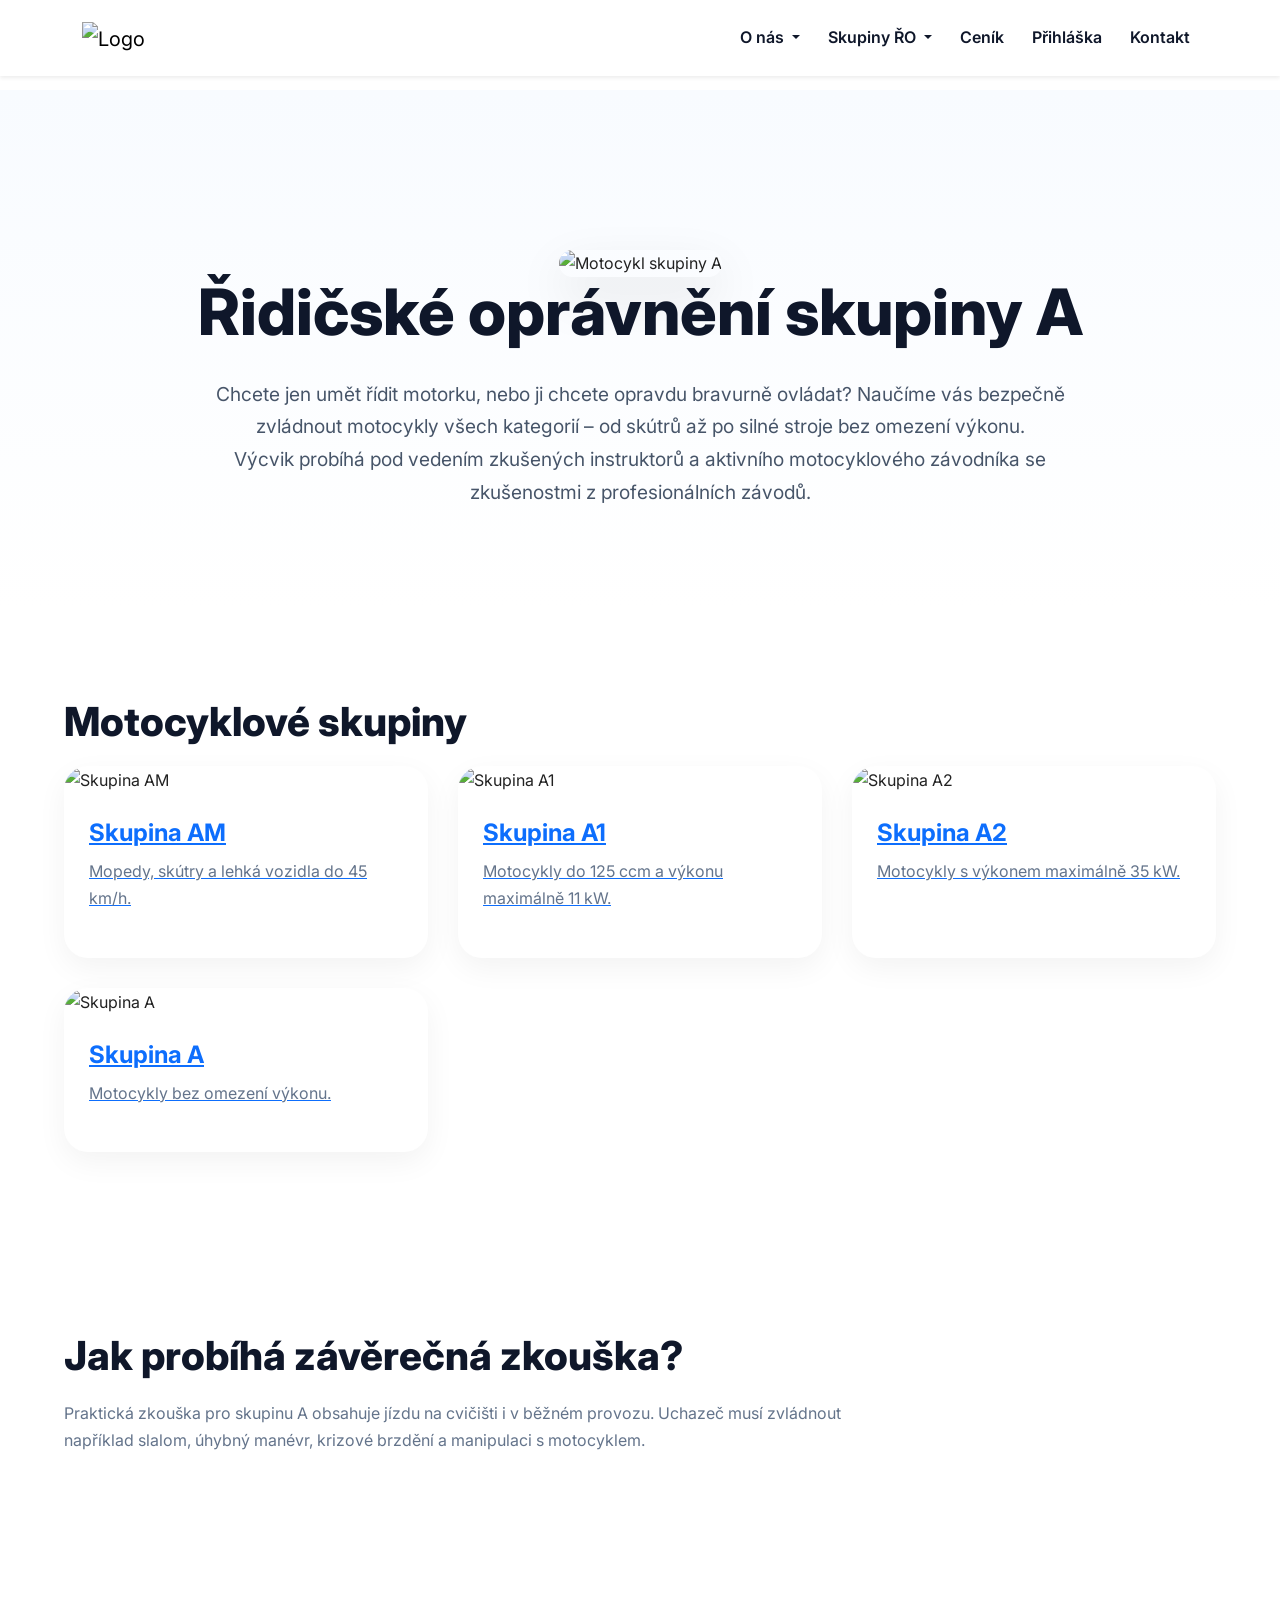
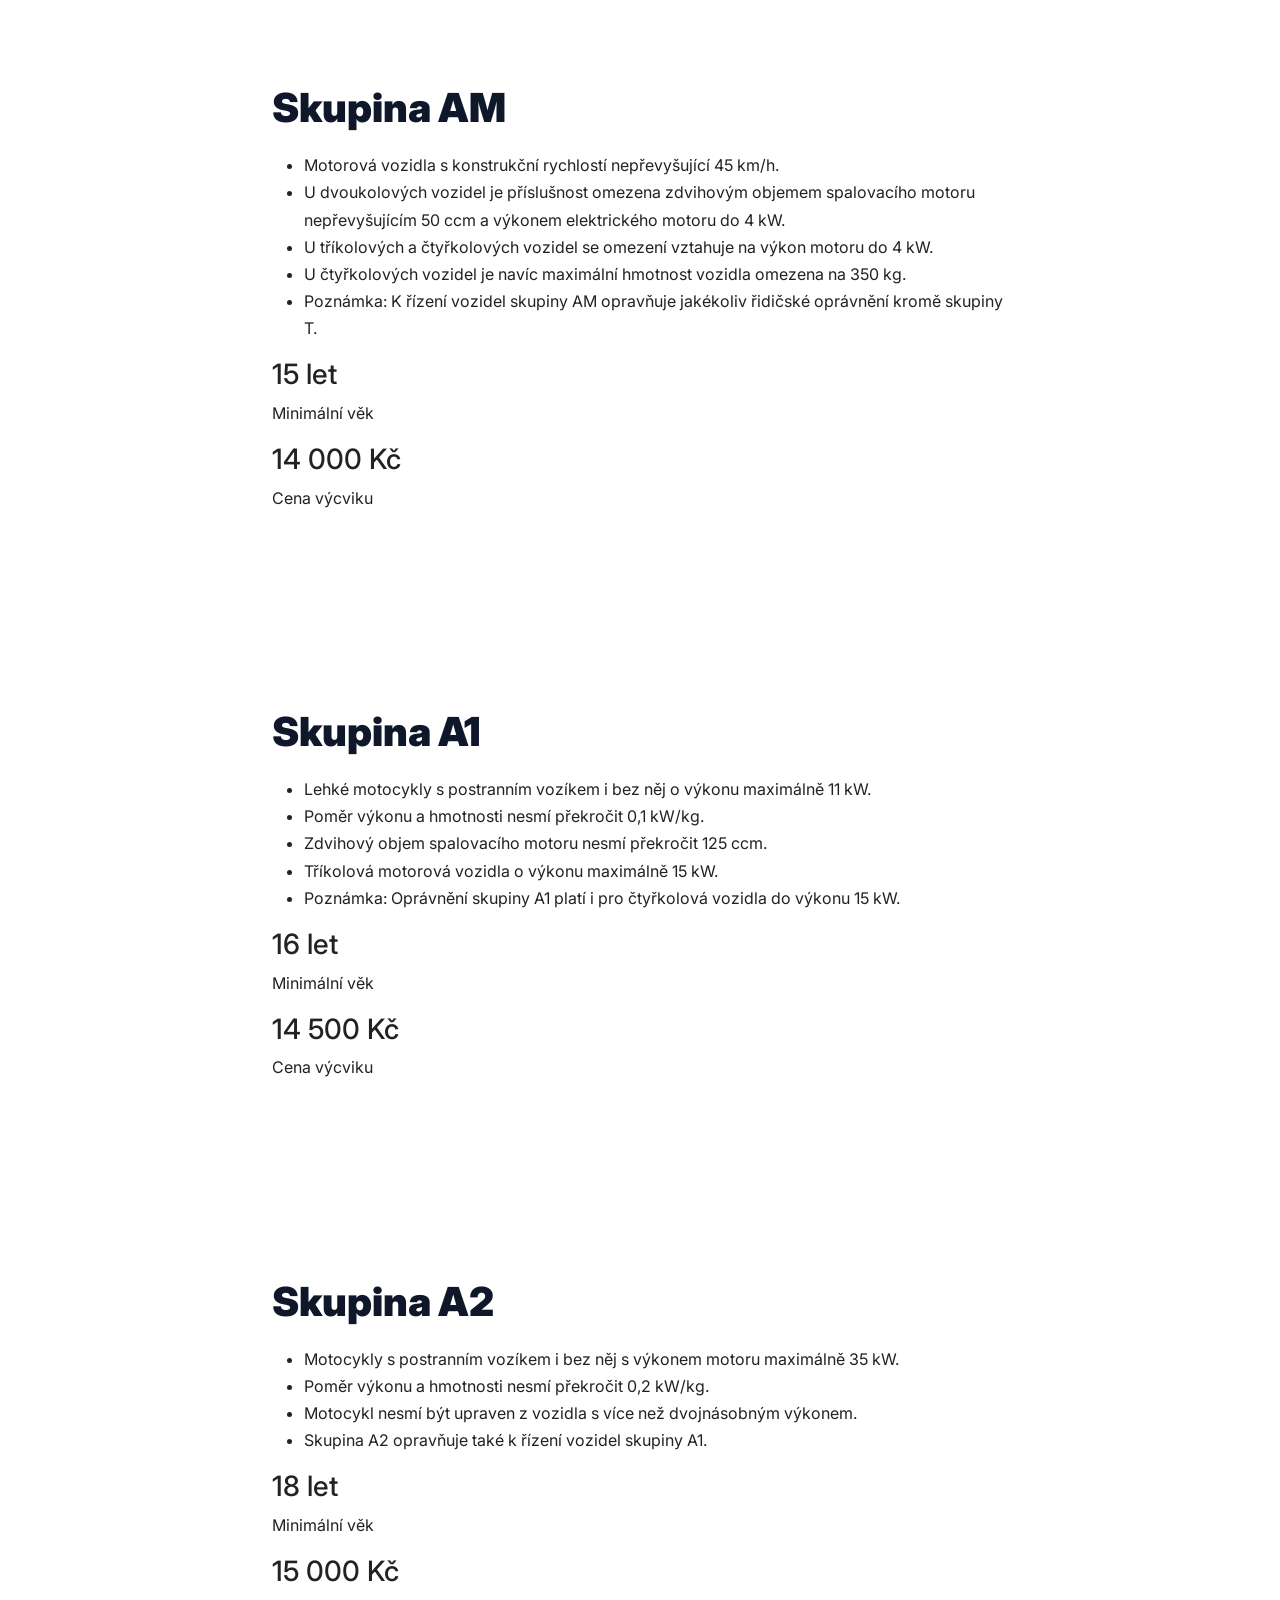
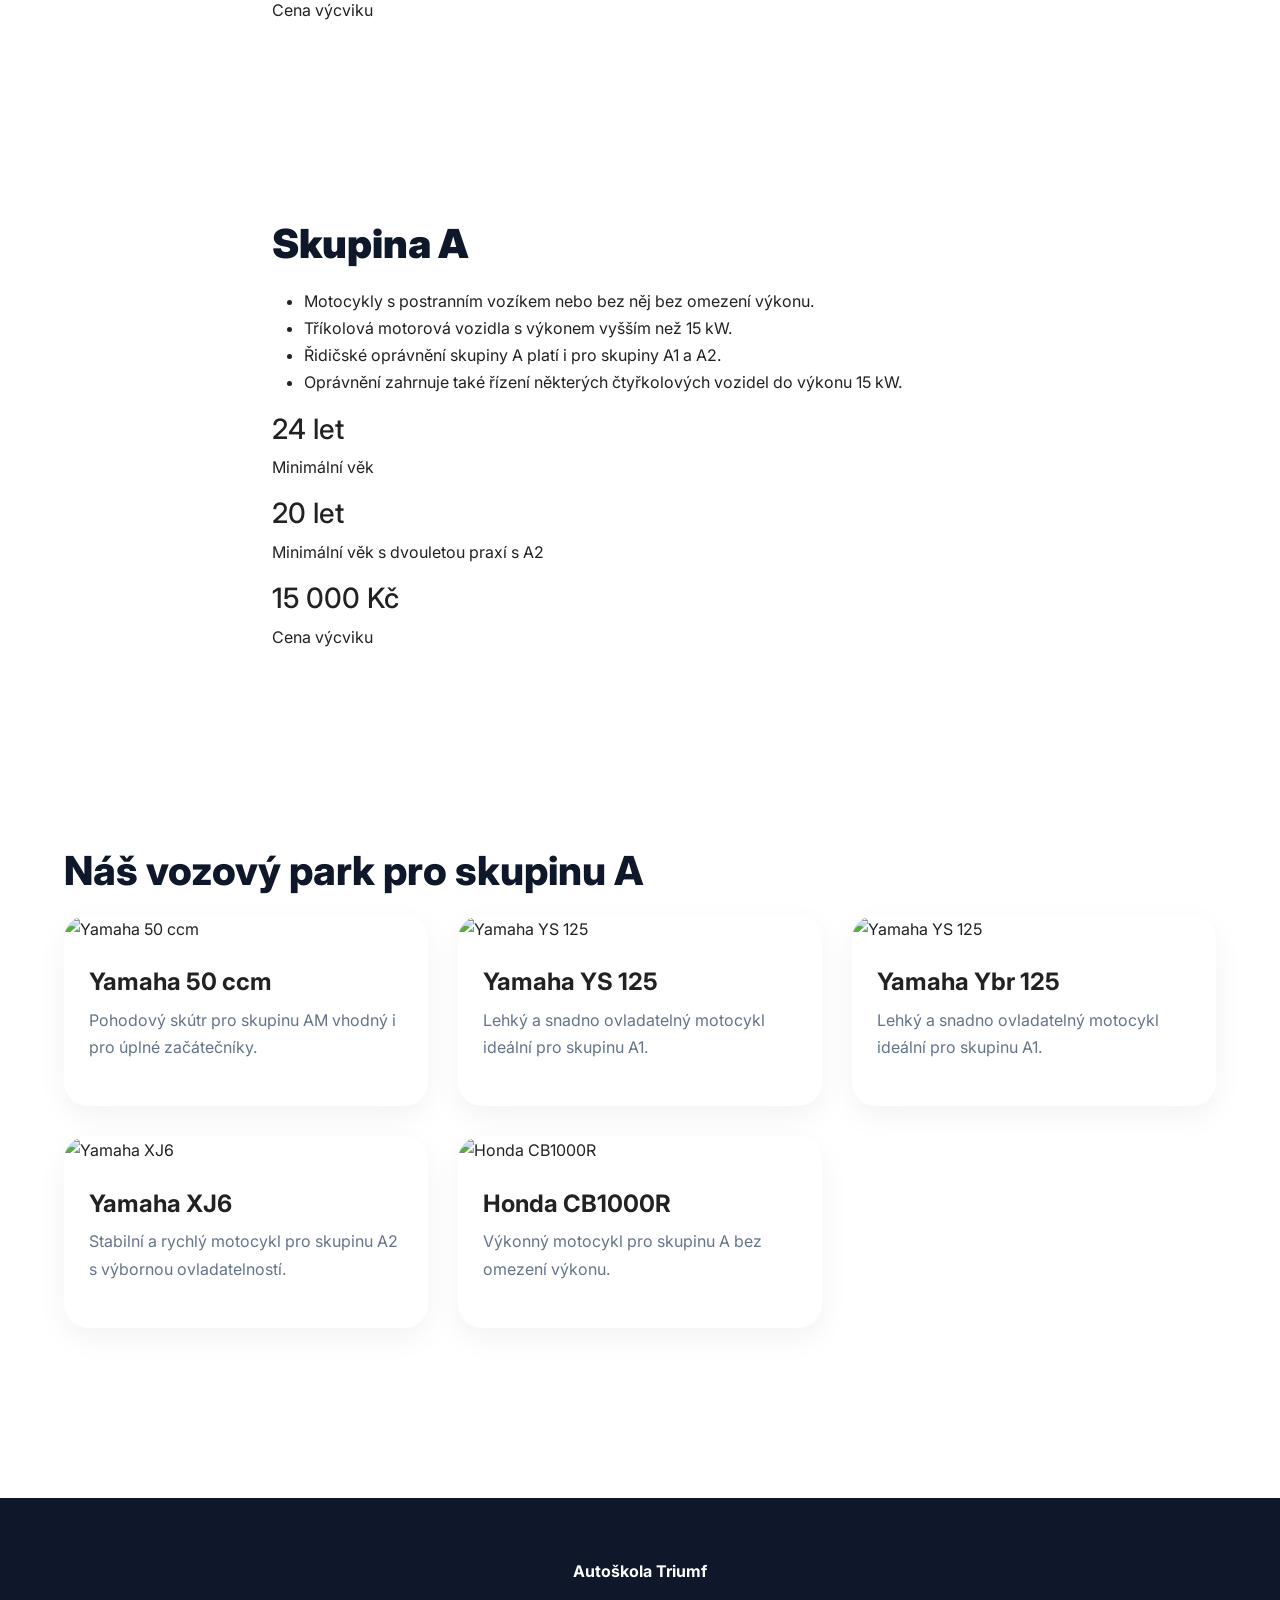
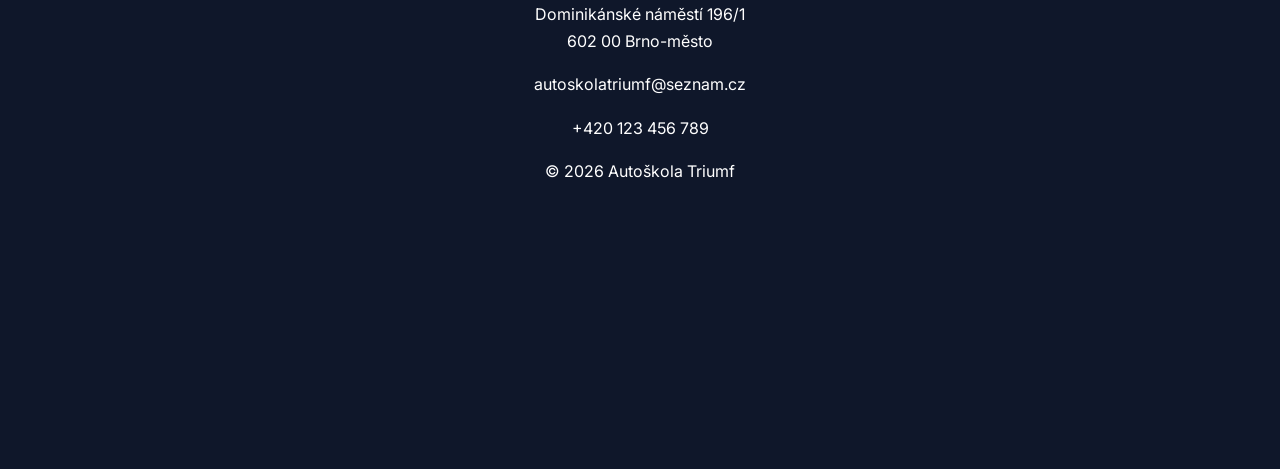
==== html/A.html @ f462a056 "vytvořeny stránky pro kat. ABC" ====
<!doctype html>
<html lang="cs">
  <head>
    <meta charset="UTF-8" />
    <meta name="viewport" content="width=device-width, initial-scale=1.0" />

    <title>Skupina A</title>

    <!-- Bootstrap -->
    <link
      href="https://cdn.jsdelivr.net/npm/bootstrap@5.3.3/dist/css/bootstrap.min.css"
      rel="stylesheet"
    />

    <!-- CSS -->
    <link rel="stylesheet" href="../style.css" />
  </head>

  <body>
    <!-- NAVBAR -->
    <nav class="navbar navbar-expand-lg fixed-top shadow-sm">
      <div class="container">
        <!-- Logo -->
        <a class="navbar-brand" href="../index.html">
          <img src="../assets/images/logo.svg" alt="Logo" />
        </a>

        <!-- Hamburger -->
        <button
          class="navbar-toggler"
          type="button"
          data-bs-toggle="collapse"
          data-bs-target="#navbarNav"
        >
          <span class="navbar-toggler-icon"></span>
        </button>

        <!-- Menu -->
        <div class="collapse navbar-collapse" id="navbarNav">
          <ul class="navbar-nav ms-auto">
            <!-- Dropdown O nás -->
            <li class="nav-item dropdown">
              <a
                class="nav-link dropdown-toggle"
                href="#"
                data-bs-toggle="dropdown"
              >
                O nás
              </a>

              <ul class="dropdown-menu">
                <!-- <li>
                  <a class="dropdown-item" href="jak-prihlasit.html">
                    Jak se přihlásit
                  </a>
                </li> -->

                <li>
                  <a class="dropdown-item" href="prubeh-vyuky.html">
                    Jak probíhá výuka
                  </a>
                </li>

                <li>
                  <a class="dropdown-item" href="blog-recenze.html">
                    Blog a recenze
                  </a>
                </li>

                <li>
                  <a class="dropdown-item" href="instruktori.html">
                    Instruktoři
                  </a>
                </li>
              </ul>
            </li>

            <!-- Dropdown skupiny -->
            <li class="nav-item dropdown">
              <a
                class="nav-link dropdown-toggle active"
                href="#"
                data-bs-toggle="dropdown"
              >
                Skupiny ŘO
              </a>

              <ul class="dropdown-menu">
                <li>
                  <a class="dropdown-item active" href="A.html"> Skupina A </a>
                </li>

                <li>
                  <a class="dropdown-item" href="B.html"> Skupina B </a>
                </li>

                <li>
                  <a class="dropdown-item" href="C.html"> Skupina C </a>
                </li>

                <li>
                  <a class="dropdown-item" href="D.html"> Skupina D </a>
                </li>

                <li>
                  <a class="dropdown-item" href="T.html"> Skupina T </a>
                </li>

                <li>
                  <a class="dropdown-item" href="E.html"> Skupina E </a>
                </li>
              </ul>
            </li>

            <!-- Odkazy -->
            <li class="nav-item">
              <a class="nav-link" href="cenik.html"> Ceník </a>
            </li>

            <li class="nav-item">
              <a class="nav-link" href="prihlaska.html"> Přihláška </a>
            </li>

            <li class="nav-item">
              <a class="nav-link" href="kontakt.html"> Kontakt </a>
            </li>
          </ul>
        </div>
      </div>
    </nav>

    <!-- HERO -->
    <section class="hero">
      <div class="container-content">
        <img src="../img/autoskola-A.jpg" alt="Motocykl skupiny A" />
        <h1>Řidičské oprávnění skupiny A</h1>

        <p>
          Chcete jen umět řídit motorku, nebo ji chcete opravdu bravurně
          ovládat? Naučíme vás bezpečně zvládnout motocykly všech kategorií – od
          skútrů až po silné stroje bez omezení výkonu.
        </p>

        <p>
          Výcvik probíhá pod vedením zkušených instruktorů a aktivního
          motocyklového závodníka se zkušenostmi z profesionálních závodů.
        </p>
      </div>
    </section>

    <!-- PODSKUPINY -->
    <section>
      <div class="container-content">
        <h2>Motocyklové skupiny</h2>

        <div class="course-grid">
          <!-- AM -->
          <div class="course-card">
            <img src="../img/yamaha-50ccm.jpg" alt="Skupina AM" />
            <a href="#">
              <div class="course-content">
                <h3>Skupina AM</h3>

                <p>Mopedy, skútry a lehká vozidla do 45 km/h.</p>
              </div>
            </a>
          </div>

          <!-- A1 -->
          <div class="course-card">
            <img src="../img/a1-yamaha-125sr.jpg" alt="Skupina A1" />

            <a href="#">
              <div class="course-content">
                <h3>Skupina A1</h3>

                <p>Motocykly do 125 ccm a výkonu maximálně 11 kW.</p>
              </div>
            </a>
          </div>

          <!-- A2 -->
          <div class="course-card">
            <img src="../img/a2-Yamaha-xj6-m25.jpg" alt="Skupina A2" />

            <a href="#">
              <div class="course-content">
                <h3>Skupina A2</h3>

                <p>Motocykly s výkonem maximálně 35 kW.</p>
              </div>
            </a>
          </div>

          <!-- A -->
          <div class="course-card">
            <img src="../img/honda-cb1000r-a.jpg" alt="Skupina A" />

            <a href="#">
              <div class="course-content">
                <h3>Skupina A</h3>

                <p>Motocykly bez omezení výkonu.</p>
              </div>
            </a>
          </div>
        </div>
      </div>
    </section>

    <!-- ZKOUŠKA -->
    <section>
      <div class="container-content">
        <h2>Jak probíhá závěrečná zkouška?</h2>

        <p class="section-text">
          Praktická zkouška pro skupinu A obsahuje jízdu na cvičišti i v běžném
          provozu. Uchazeč musí zvládnout například slalom, úhybný manévr,
          krizové brzdění a manipulaci s motocyklem.
        </p>
      </div>
    </section>

    <!-- ================= AM ================= -->
    <section data-bs-version="5.1" class="article18 cid-skupina-am" id="am">
      <div class="container">
        <div class="row justify-content-center">
          <div class="counter-container col-md-12 col-lg-8">
            <h2>
              <strong>Skupina AM</strong>
            </h2>

            <div class="mbr-text mbr-fonts-style display-7">
              <ul>
                <li>
                  Motorová vozidla s konstrukční rychlostí nepřevyšující 45
                  km/h.
                </li>

                <li>
                  U dvoukolových vozidel je příslušnost omezena zdvihovým
                  objemem spalovacího motoru nepřevyšujícím 50 ccm a výkonem
                  elektrického motoru do 4 kW.
                </li>

                <li>
                  U tříkolových a čtyřkolových vozidel se omezení vztahuje na
                  výkon motoru do 4 kW.
                </li>

                <li>
                  U čtyřkolových vozidel je navíc maximální hmotnost vozidla
                  omezena na 350 kg.
                </li>

                <li>
                  Poznámka: K řízení vozidel skupiny AM opravňuje jakékoliv
                  řidičské oprávnění kromě skupiny T.
                </li>
              </ul>
              <div class="stats-grid">
                <div class="stat-box">
                  <h3>15 let</h3>
                  <p>Minimální věk</p>
                </div>

                <div class="stat-box">
                  <h3>14 000 Kč</h3>
                  <p>Cena výcviku</p>
                </div>
              </div>
            </div>
          </div>
        </div>
      </div>
    </section>

    <!-- ================= A1 ================= -->
    <section data-bs-version="5.1" class="article18 cid-skupina-a1" id="a1">
      <div class="container">
        <div class="row justify-content-center">
          <div class="counter-container col-md-12 col-lg-8">
            <h2>
              <strong>Skupina A1</strong>
            </h2>

            <div>
              <ul>
                <li>
                  Lehké motocykly s postranním vozíkem i bez něj o výkonu
                  maximálně 11 kW.
                </li>

                <li>Poměr výkonu a hmotnosti nesmí překročit 0,1 kW/kg.</li>

                <li>
                  Zdvihový objem spalovacího motoru nesmí překročit 125 ccm.
                </li>

                <li>Tříkolová motorová vozidla o výkonu maximálně 15 kW.</li>

                <li>
                  Poznámka: Oprávnění skupiny A1 platí i pro čtyřkolová vozidla
                  do výkonu 15 kW.
                </li>
              </ul>
              <div class="stats-grid">
                <div class="stat-box">
                  <h3>16 let</h3>
                  <p>Minimální věk</p>
                </div>

                <div class="stat-box">
                  <h3>14 500 Kč</h3>
                  <p>Cena výcviku</p>
                </div>
              </div>
            </div>
          </div>
        </div>
      </div>
    </section>

    <!-- ================= A2 ================= -->
    <section data-bs-version="5.1" class="article18 cid-skupina-a2" id="a2">
      <div class="container">
        <div class="row justify-content-center">
          <div class="counter-container col-md-12 col-lg-8">
            <h2>
              <strong>Skupina A2</strong>
            </h2>

            <div class="mbr-text mbr-fonts-style display-7">
              <ul>
                <li>
                  Motocykly s postranním vozíkem i bez něj s výkonem motoru
                  maximálně 35 kW.
                </li>

                <li>Poměr výkonu a hmotnosti nesmí překročit 0,2 kW/kg.</li>

                <li>
                  Motocykl nesmí být upraven z vozidla s více než dvojnásobným
                  výkonem.
                </li>

                <li>Skupina A2 opravňuje také k řízení vozidel skupiny A1.</li>
              </ul>
              <div class="stats-grid">
                <div class="stat-box">
                  <h3>18 let</h3>
                  <p>Minimální věk</p>
                </div>

                <div class="stat-box">
                  <h3>15 000 Kč</h3>
                  <p>Cena výcviku</p>
                </div>
              </div>
            </div>
          </div>
        </div>
      </div>
    </section>

    <!-- ================= A ================= -->
    <section data-bs-version="5.1" class="article18 cid-skupina-a" id="a">
      <div class="container">
        <div class="row justify-content-center">
          <div class="counter-container col-md-12 col-lg-8">
            <h2>
              <strong>Skupina A</strong>
            </h2>

            <div class="mbr-text mbr-fonts-style display-7">
              <ul>
                <li>
                  Motocykly s postranním vozíkem nebo bez něj bez omezení
                  výkonu.
                </li>

                <li>Tříkolová motorová vozidla s výkonem vyšším než 15 kW.</li>

                <li>
                  Řidičské oprávnění skupiny A platí i pro skupiny A1 a A2.
                </li>

                <li>
                  Oprávnění zahrnuje také řízení některých čtyřkolových vozidel
                  do výkonu 15 kW.
                </li>
              </ul>
              <div class="stats-grid">
                <div class="stat-box">
                  <h3>24 let</h3>
                  <p>Minimální věk</p>
                </div>

                <div class="stat-box">
                  <h3>20 let</h3>
                  <p>Minimální věk s dvouletou praxí s A2</p>
                </div>

                <div class="stat-box">
                  <h3>15 000 Kč</h3>
                  <p>Cena výcviku</p>
                </div>
              </div>
            </div>
          </div>
        </div>
      </div>
    </section>

    <!-- VOZOVÝ PARK -->
    <section>
      <div class="container-content">
        <h2>Náš vozový park pro skupinu A</h2>

        <div class="course-grid">
          <div class="course-card">
            <img src="../img/yamaha-50ccm.jpg" alt="Yamaha 50 ccm" />

            <div class="course-content">
              <h3>Yamaha 50 ccm</h3>

              <p>
                Pohodový skútr pro skupinu AM vhodný i pro úplné začátečníky.
              </p>
            </div>
          </div>

          <div class="course-card">
            <img src="../img/a1-yamaha-125sr.jpg" alt="Yamaha YS 125" />

            <div class="course-content">
              <h3>Yamaha YS 125</h3>

              <p>Lehký a snadno ovladatelný motocykl ideální pro skupinu A1.</p>
            </div>
          </div>

          <div class="course-card">
            <img src="../img/a1-yamaha-125ybr.jpg" alt="Yamaha YS 125" />

            <div class="course-content">
              <h3>Yamaha Ybr 125</h3>

              <p>Lehký a snadno ovladatelný motocykl ideální pro skupinu A1.</p>
            </div>
          </div>

          <div class="course-card">
            <img src="../img/a2-Yamaha-xj6-m25.jpg" alt="Yamaha XJ6" />

            <div class="course-content">
              <h3>Yamaha XJ6</h3>

              <p>
                Stabilní a rychlý motocykl pro skupinu A2 s výbornou
                ovladatelností.
              </p>
            </div>
          </div>

          <div class="course-card">
            <img src="../img/honda-cb1000r-a.jpg" alt="Honda CB1000R" />

            <div class="course-content">
              <h3>Honda CB1000R</h3>

              <p>Výkonný motocykl pro skupinu A bez omezení výkonu.</p>
            </div>
          </div>
        </div>
      </div>
    </section>

    <!-- FOOTER -->
    <footer>
      <div class="footer-info">
        <p>
          <strong>Autoškola Triumf</strong>
        </p>

        <p>
          Dominikánské náměstí 196/1<br />
          602 00 Brno-město
        </p>

        <p>autoskolatriumf@seznam.cz</p>

        <p>+420 123 456 789</p>

        <p>© 2026 Autoškola Triumf</p>
      </div>

      <div class="footer-map">
        <iframe
          src="https://www.google.com/maps?q=Dominikánské+náměstí+196/1+Brno&output=embed"
          width="100%"
          height="200"
          style="border: 0"
          allowfullscreen=""
          loading="lazy"
          referrerpolicy="no-referrer-when-downgrade"
        >
        </iframe>
      </div>
    </footer>

    <!-- Bootstrap JS -->
    <script src="https://cdn.jsdelivr.net/npm/bootstrap@5.3.3/dist/js/bootstrap.bundle.min.js"></script>
  </body>
</html>
---- style.css ----
/* =========================
   GOOGLE FONT
========================= */

@import url('https://fonts.googleapis.com/css2?family=Inter:wght@300;400;500;600;700;800;900&display=swap');

/* =========================
   RESET
========================= */

* {
    margin: 0;
    padding: 0;
    box-sizing: border-box;
}

/* =========================
   BODY
========================= */

body {
    font-family: 'Inter', sans-serif;
    background-color: #ffffff;
    color: #222;
    line-height: 1.7;
    padding-top: 90px;
}

/* =========================
   NAVBAR
========================= */

.navbar {
    background: rgba(255,255,255,0.95);
    backdrop-filter: blur(10px);
    padding: 15px 0;
    transition: 0.3s;
}

.navbar-brand img {
    height: 52px;
}

.nav-link {
    color: #0f172a !important;
    font-weight: 600;
    margin-left: 12px;
    transition: 0.3s;
}

.nav-link:hover {
    color: #2563eb !important;
}

.dropdown-menu {
    border: none;
    border-radius: 14px;
    padding: 10px;
    box-shadow: 0 10px 30px rgba(0,0,0,0.08);
}

.dropdown-item {
    border-radius: 10px;
    padding: 10px 14px;
}

.dropdown-item:hover {
    background-color: #2563eb;
    color: white;
}

/* =========================
   HERO SEKCE
========================= */

.hero {
    padding: 100px 0;
    text-align: center;
    background: linear-gradient(to bottom, #f8fbff, #ffffff);
}

.hero h1 {
    font-size: 4rem;
    font-weight: 800;
    line-height: 1.1;
    margin-bottom: 30px;
    color: #0f172a;
}

.hero p {
    font-size: 1.2rem;
    max-width: 850px;
    margin: auto;
    color: #475569;
}

.hero img {
    width: 100%;
    margin-top: 60px;
    border-radius: 24px;
    box-shadow: 0 20px 50px rgba(0,0,0,0.1);
}

/* =========================
   SEKCE
========================= */

section {
    padding: 90px 0;
}

.container-content {
    width: 90%;
    max-width: 1200px;
    margin: auto;
}

/* =========================
   NADPISY
========================= */

h2 {
    font-size: 2.5rem;
    font-weight: 800;
    margin-bottom: 20px;
    color: #0f172a;
}

.section-text {
    color: #64748b;
    max-width: 800px;
    margin-bottom: 50px;
}

/* =========================
   KARTY KURZŮ
========================= */

.course-grid {
    display: grid;
    grid-template-columns: repeat(auto-fit, minmax(280px, 1fr));
    gap: 30px;
}

.course-card {
    background: white;
    border-radius: 24px;
    overflow: hidden;
    transition: 0.3s;
    box-shadow: 0 10px 30px rgba(0,0,0,0.05);
}

.course-card:hover {
    transform: translateY(-8px);
    box-shadow: 0 20px 40px rgba(0,0,0,0.1);
}

.course-card img {
    width: 100%;
    height: 220px;
    object-fit: cover;
}

.course-content {
    padding: 25px;
}

.course-content h3 {
    font-size: 1.5rem;
    margin-bottom: 10px;
    font-weight: 700;
}

.course-content p {
    color: #64748b;
    margin-bottom: 20px;
}

/* =========================
   BUTTONY
========================= */

.btn-main {
    display: inline-block;
    background: #2563eb;
    color: white;
    text-decoration: none;
    padding: 14px 28px;
    border-radius: 14px;
    font-weight: 600;
    transition: 0.3s;
}

.btn-main:hover {
    background: #1d4ed8;
    color: white;
    transform: translateY(-2px);
}

/* =========================
   VÝHODY
========================= */

.features {
    display: grid;
    grid-template-columns: repeat(auto-fit, minmax(250px, 1fr));
    gap: 30px;
}

.feature-box {
    background: #f8fafc;
    padding: 35px;
    border-radius: 20px;
    transition: 0.3s;
}

.feature-box:hover {
    background: white;
    box-shadow: 0 10px 30px rgba(0,0,0,0.08);
}

.feature-box h3 {
    margin-bottom: 15px;
    font-size: 1.3rem;
}

.feature-box p {
    color: #64748b;
}

/* =========================
   TABULKA
========================= */

table {
    width: 100%;
    border-collapse: collapse;
    margin-top: 40px;
    overflow: hidden;
    border-radius: 20px;
}

th {
    background: #2563eb;
    color: white;
    padding: 18px;
}

td {
    padding: 18px;
    border-bottom: 1px solid #e2e8f0;
    text-align: center;
}

tr:nth-child(even) {
    background: #f8fafc;
}

/* =========================
   FORMULÁŘE
========================= */

form {
    background: white;
    padding: 40px;
    border-radius: 24px;
    box-shadow: 0 15px 40px rgba(0,0,0,0.06);
}

input,
textarea,
select {
    width: 100%;
    padding: 15px;
    margin-top: 8px;
    margin-bottom: 24px;
    border: 1px solid #dbeafe;
    border-radius: 12px;
    font-size: 1rem;
    transition: 0.3s;
}

input:focus,
textarea:focus,
select:focus {
    outline: none;
    border-color: #2563eb;
    box-shadow: 0 0 0 4px rgba(37,99,235,0.1);
}

/* =========================
   FOOTER
========================= */

footer {
    background: #0f172a;
    color: white;
    padding: 60px 20px;
    text-align: center;
    margin-top: 80px;
}

footer a {
    color: #60a5fa;
    text-decoration: none;
}

footer a:hover {
    text-decoration: underline;
}

/* =========================
   RESPONSIVE
========================= */

@media (max-width: 768px) {

    .hero h1 {
        font-size: 2.5rem;
    }

    h2 {
        font-size: 2rem;
    }

    .hero {
        padding: 70px 0;
    }

    section {
        padding: 60px 0;
    }

}
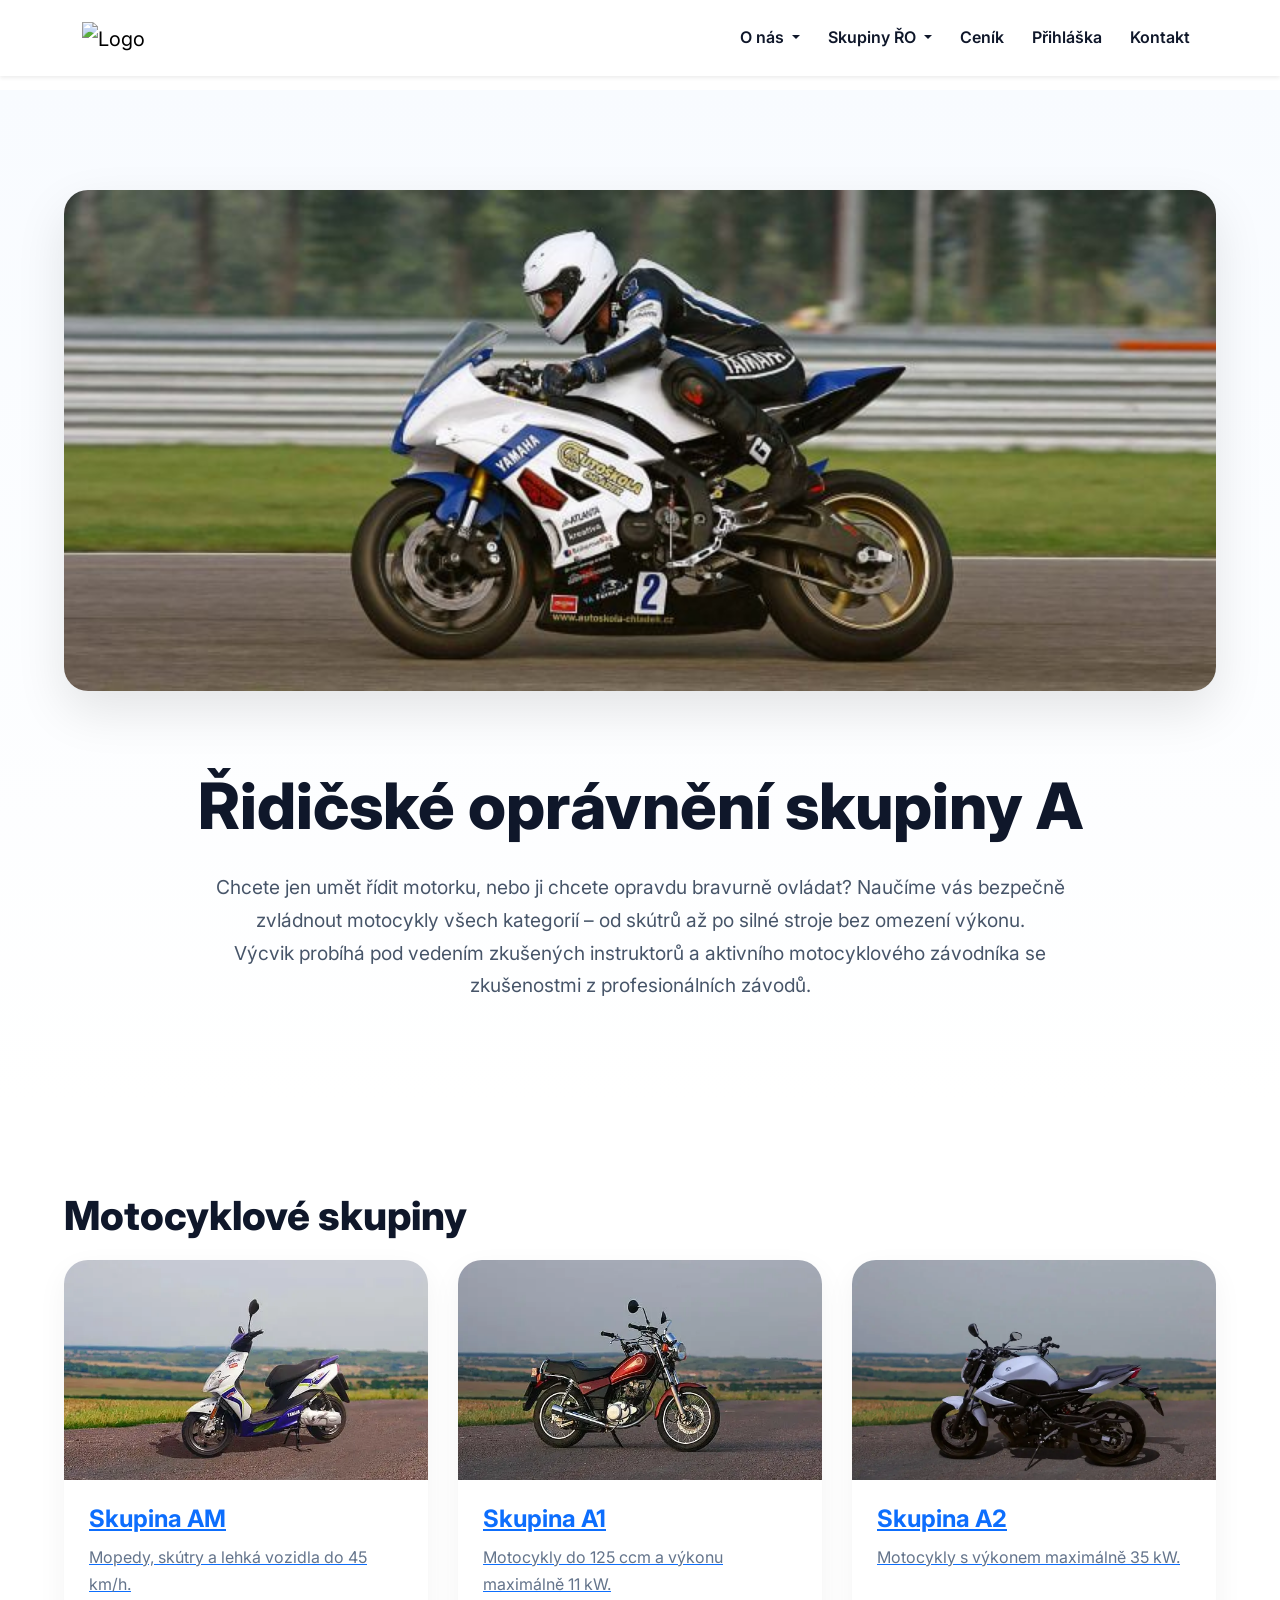
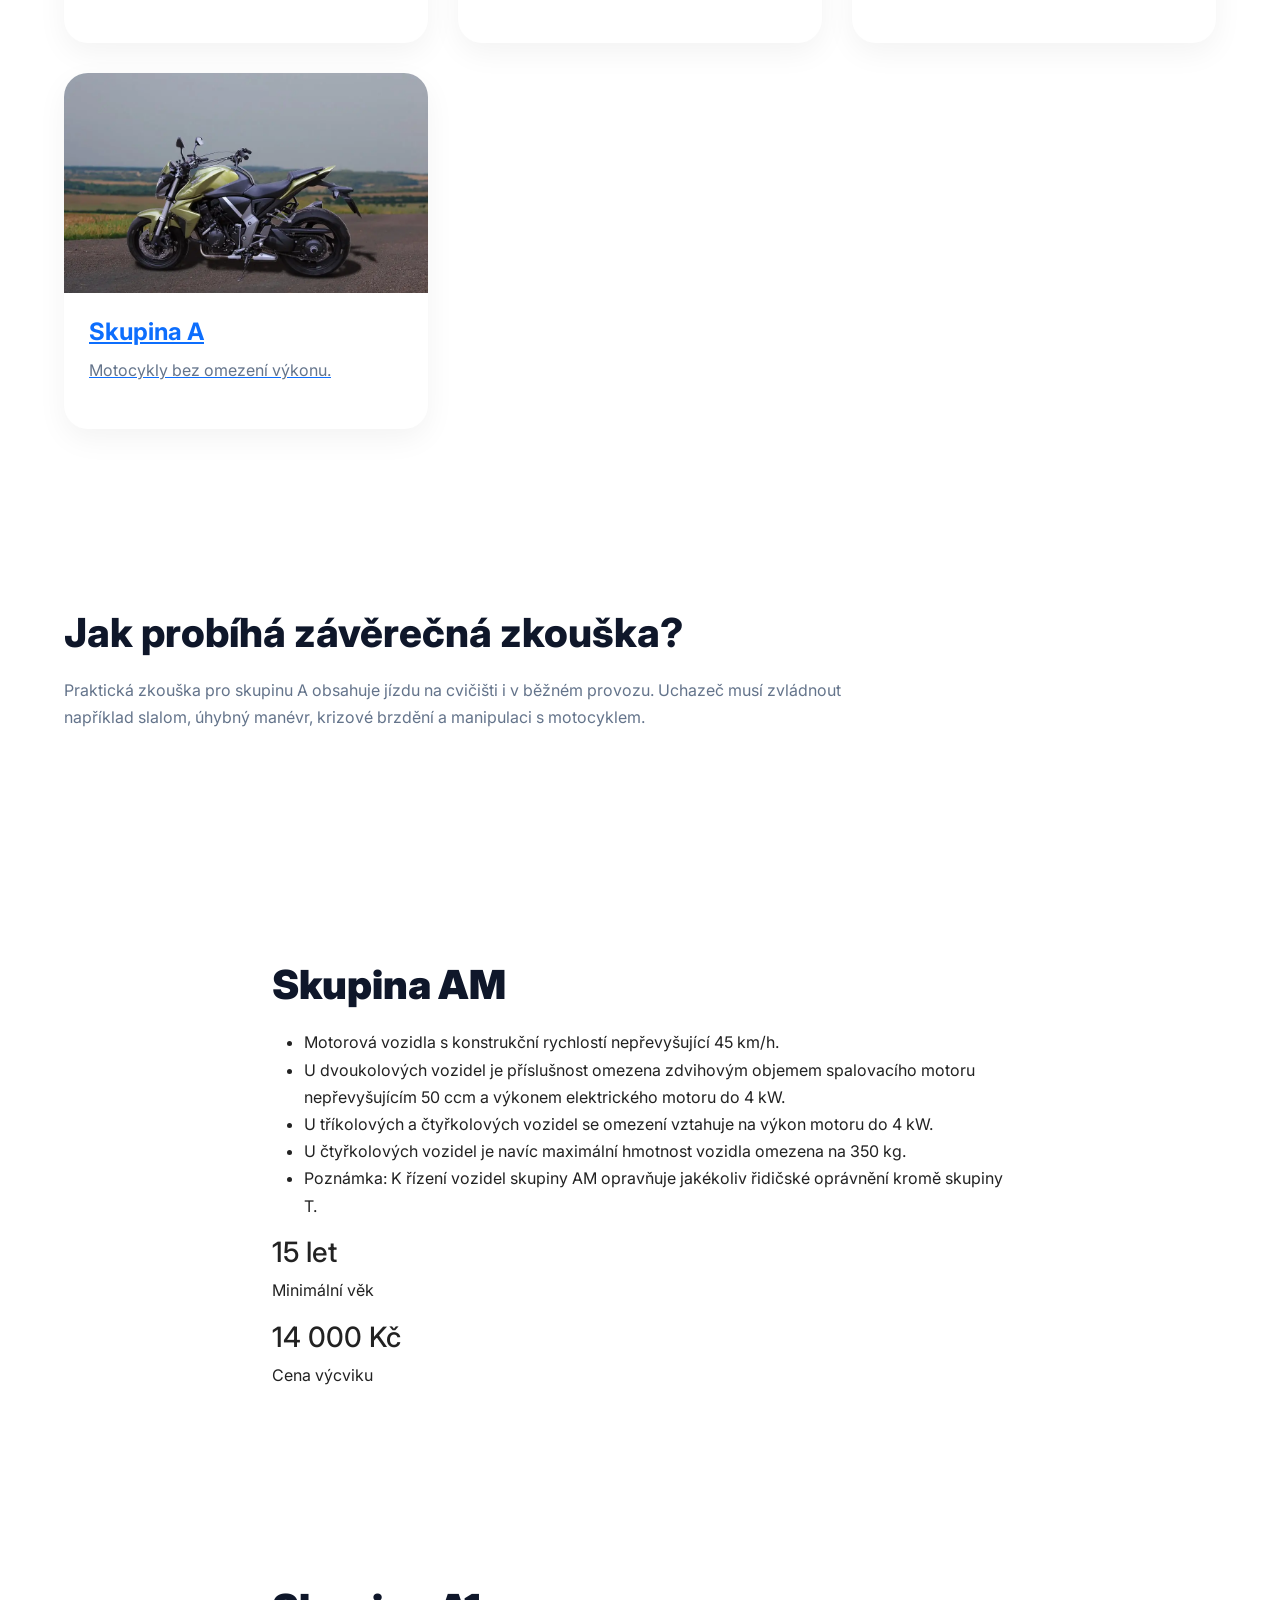
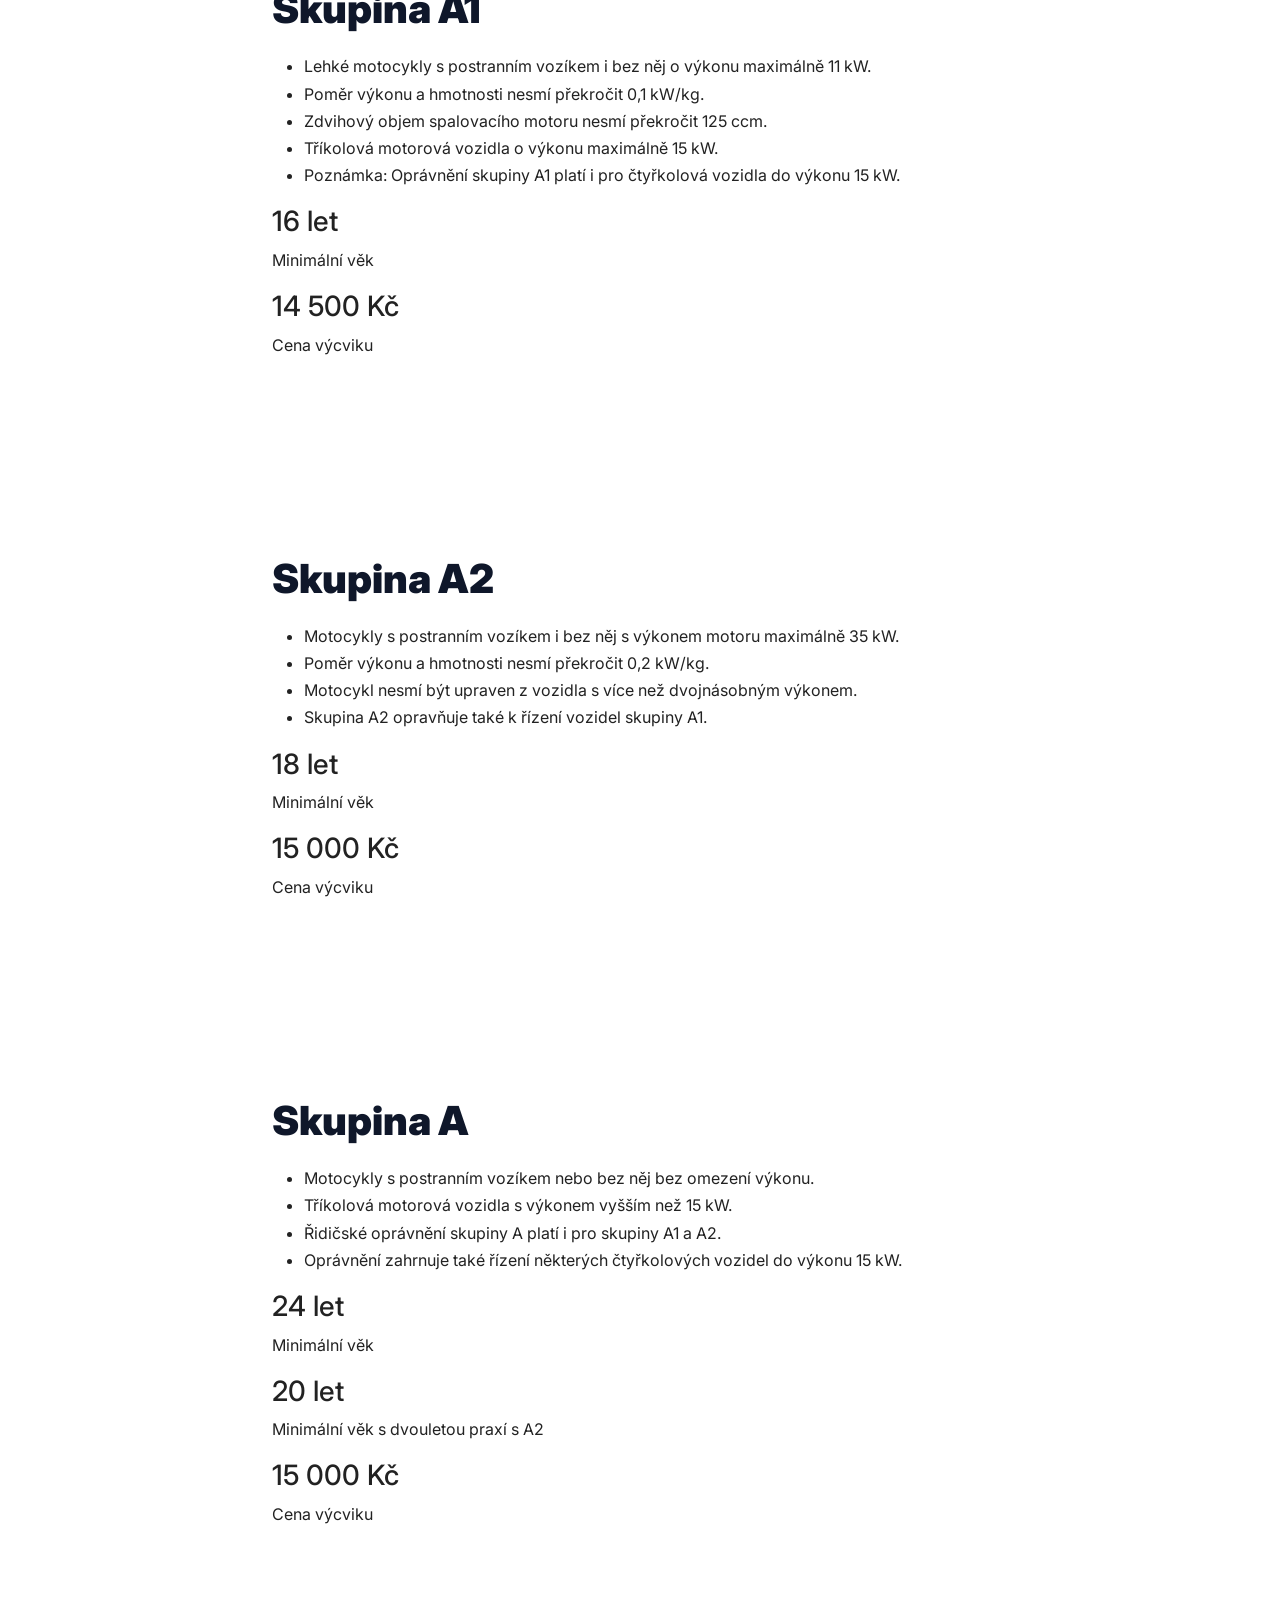
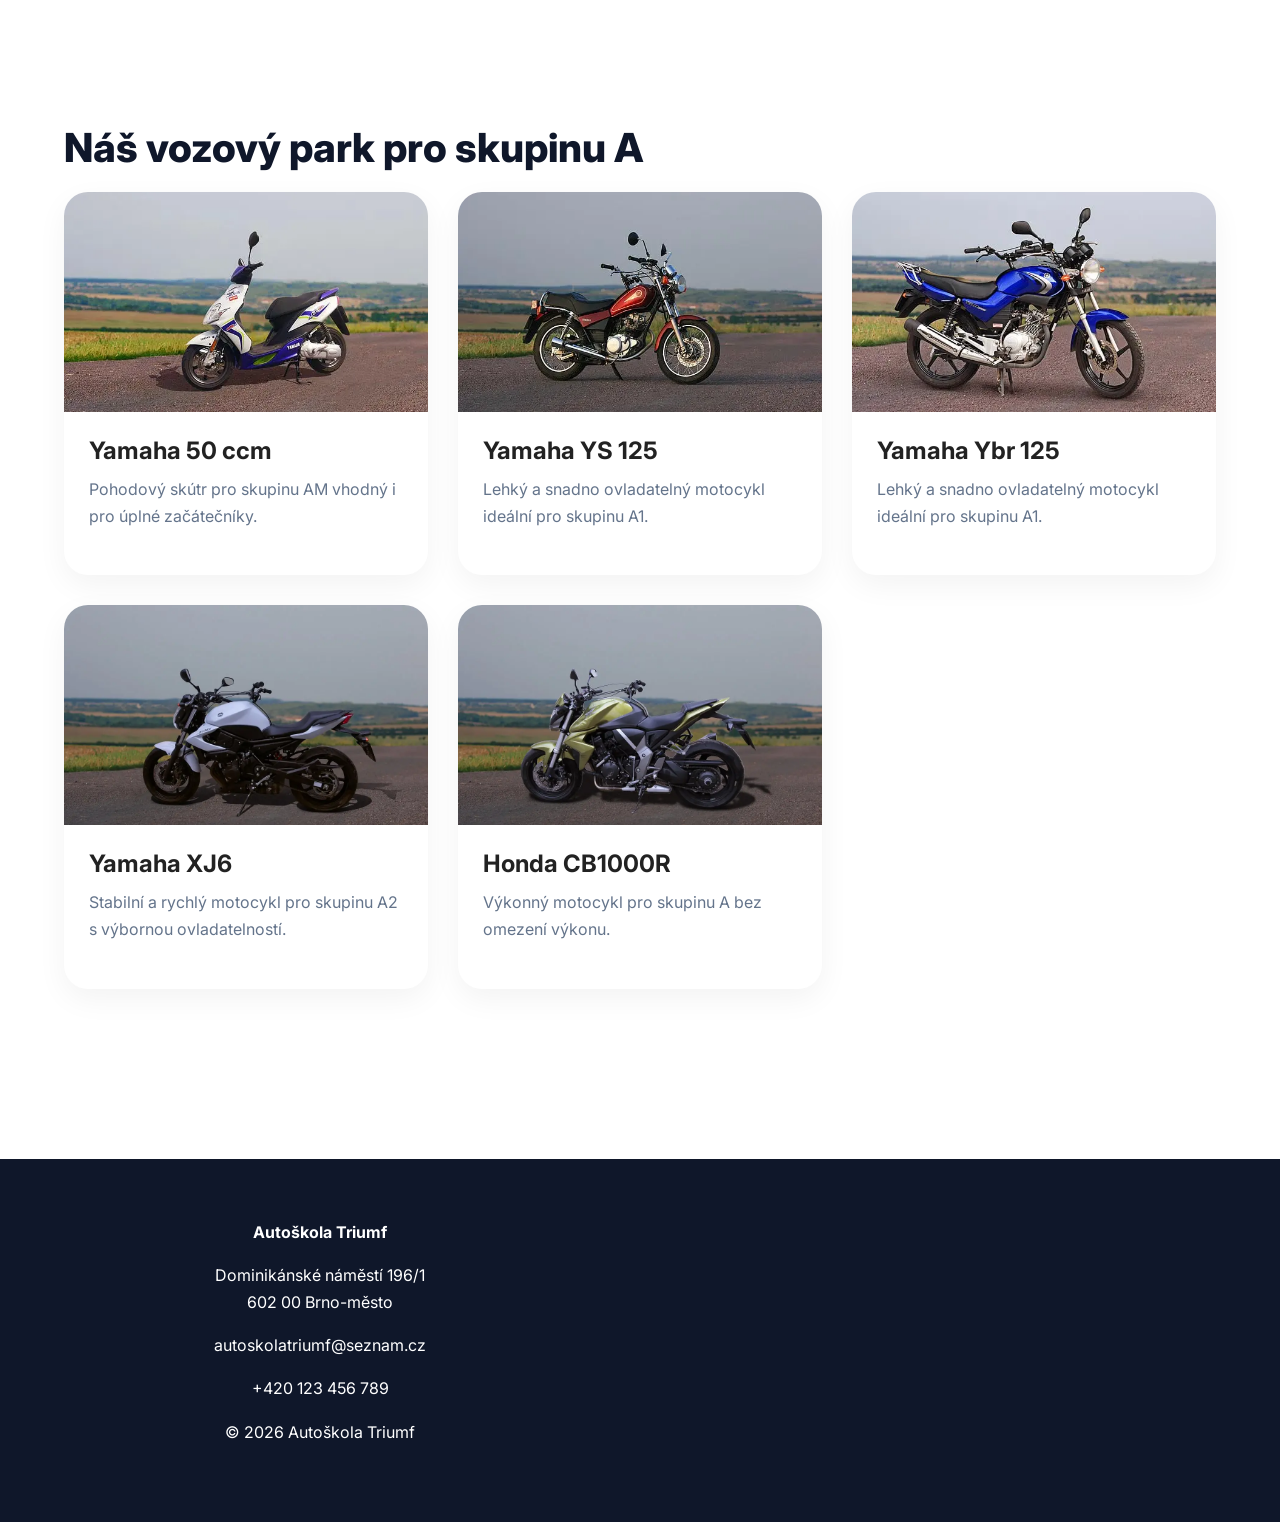
==== commit 318c6d4b: "uprava css, vyladění tříd" ====
--- a/html/A.html
+++ b/html/A.html
@@ -129,8 +129,8 @@
       </div>
     </nav>
 
-    <!-- HERO -->
-    <section class="hero">
+    <!-- obsah-main -->
+    <header class="obsah-main">
       <div class="container-content">
         <img src="../img/autoskola-A.jpg" alt="Motocykl skupiny A" />
         <h1>Řidičské oprávnění skupiny A</h1>
@@ -146,7 +146,7 @@
           motocyklového závodníka se zkušenostmi z profesionálních závodů.
         </p>
       </div>
-    </section>
+    </header>
 
     <!-- PODSKUPINY -->
     <section>
--- a/style.css
+++ b/style.css
@@ -70,16 +70,16 @@
 }
 
 /* =========================
-   HERO SEKCE
-========================= */
-
-.hero {
+   Obsah-main SEKCE
+========================= */
+
+.obsah-main {
     padding: 100px 0;
     text-align: center;
     background: linear-gradient(to bottom, #f8fbff, #ffffff);
 }
 
-.hero h1 {
+.obsah-main h1 {
     font-size: 4rem;
     font-weight: 800;
     line-height: 1.1;
@@ -87,16 +87,16 @@
     color: #0f172a;
 }
 
-.hero p {
+.obsah-main p {
     font-size: 1.2rem;
     max-width: 850px;
     margin: auto;
     color: #475569;
 }
 
-.hero img {
+.obsah-main img {
     width: 100%;
-    margin-top: 60px;
+    margin-bottom: 80px;
     border-radius: 24px;
     box-shadow: 0 20px 50px rgba(0,0,0,0.1);
 }
@@ -298,6 +298,24 @@
     padding: 60px 20px;
     text-align: center;
     margin-top: 80px;
+    display: flex;
+    justify-content: space-between;
+    gap: 40px;
+    flex-wrap: wrap;
+}
+
+.footer-info{
+    flex: 1;
+    min-width: 250px;
+}
+
+.footer-map{
+    flex: 1;
+    min-width: 300px;
+
+}
+.footer-map iframe{
+    border-radius: 10px;
 }
 
 footer a {
@@ -315,7 +333,7 @@
 
 @media (max-width: 768px) {
 
-    .hero h1 {
+    .obsah-main h1 {
         font-size: 2.5rem;
     }
 
@@ -323,7 +341,7 @@
         font-size: 2rem;
     }
 
-    .hero {
+    .obsah-main {
         padding: 70px 0;
     }
 
